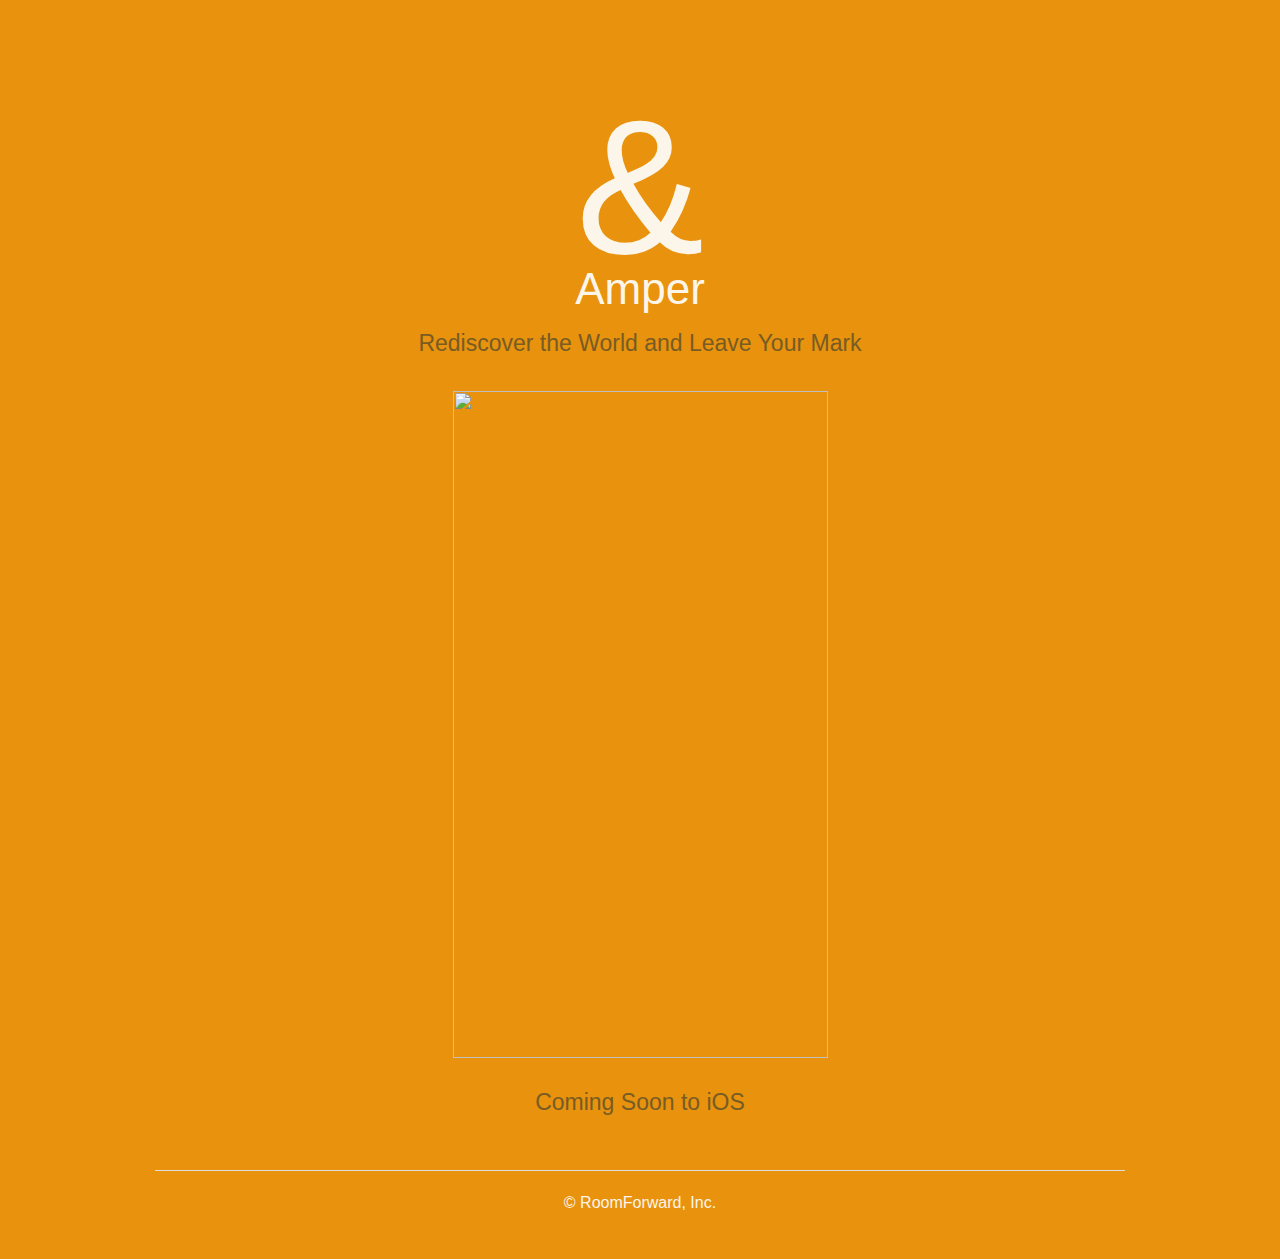
==== index.html @ 6b9d3a81 "init" ====
<!doctype html>
<html>
<head>
	<meta charset="utf-8">
	<meta http-equiv="X-UA-Compatible" content="IE=edge,chrome=1">
	<meta name="viewport" content="width=device-width, initial-scale=1">
	<link rel="shortcut icon" href="/static/images/favicon.ico">

	<link rel="stylesheet" href="/static/css/foundation.min.css" />
	<script src="/static/js/vendor/modernizr.js"></script>
	<link rel="stylesheet" href="/static/css/style.css">

	
	<title>Default</title>
	

</head>
<body>
	
 
<div class='row'>
    <div class="columns small-12 medium-8 medium-centered text-center" id='splash'>
        <span id='amper-logo'>&</span>
        <h1 id='amper-name'>Amper</h1>
        <h4 class='tagline'>Rediscover the World and Leave Your Mark</h1>
        <br>
        <img id='screenshot' src="/static/images/amper.png">
        <br><br>
        <h4 class='tagline'>Coming Soon to iOS</h4>
        <br>
    </div>
</div>
<div class="row">
    <div class="columns small-12 text-center">
        <hr>
        <p>&copy RoomForward, Inc.</p>
        <br>
    </div>
</div>



<!-- <div class="row">
    <div class="columns small-12 medium-8 medium-centered text-center">
        <h1>About the Team</h1>
    </div>
    <div class="columns small-12 medium-6 text-center">
        <h2>Jasper Cheng</h2>
        <h3 class="subheader">CEO</h3>
        <img src="/static/images/jasper.jpg">
    </div>
    <div class="columns small-12 medium-6 text-center">
        <h2>Donny Reynolds</h2>
        <h3 class="subheader">CTO</h3>
        <img src="/static/images/donny.jpg">
    </div>
</div> -->



	
	<script src="//ajax.googleapis.com/ajax/libs/jquery/2.1.1/jquery.min.js"></script>
	<script src="/static/js/foundation.min.js"></script>
	<script src="/static/js/main.js"></script>
	<script>
	$(document).foundation();
	</script>
	
</body>
</html>
---- static/css/style.css ----
body {
  background-color: #E8920E;
  color: #FCF6EA; }
  body h1, body h2, body h3, body h4 {
    color: #FCF6EA; }
    body h1 .subheader, body h2 .subheader, body h3 .subheader, body h4 .subheader {
      color: #775C24; }

#splash {
  margin-top: 120px; }
  #splash #amper-logo {
    font-size: 1200%;
    display: block;
    font-family: 'Arial';
    line-height: 70%; }
  #splash .tagline {
    color: #775C24; }
  #splash #screenshot {
    height: 667px;
    width: 375px; }

/*# sourceMappingURL=style.css.map */
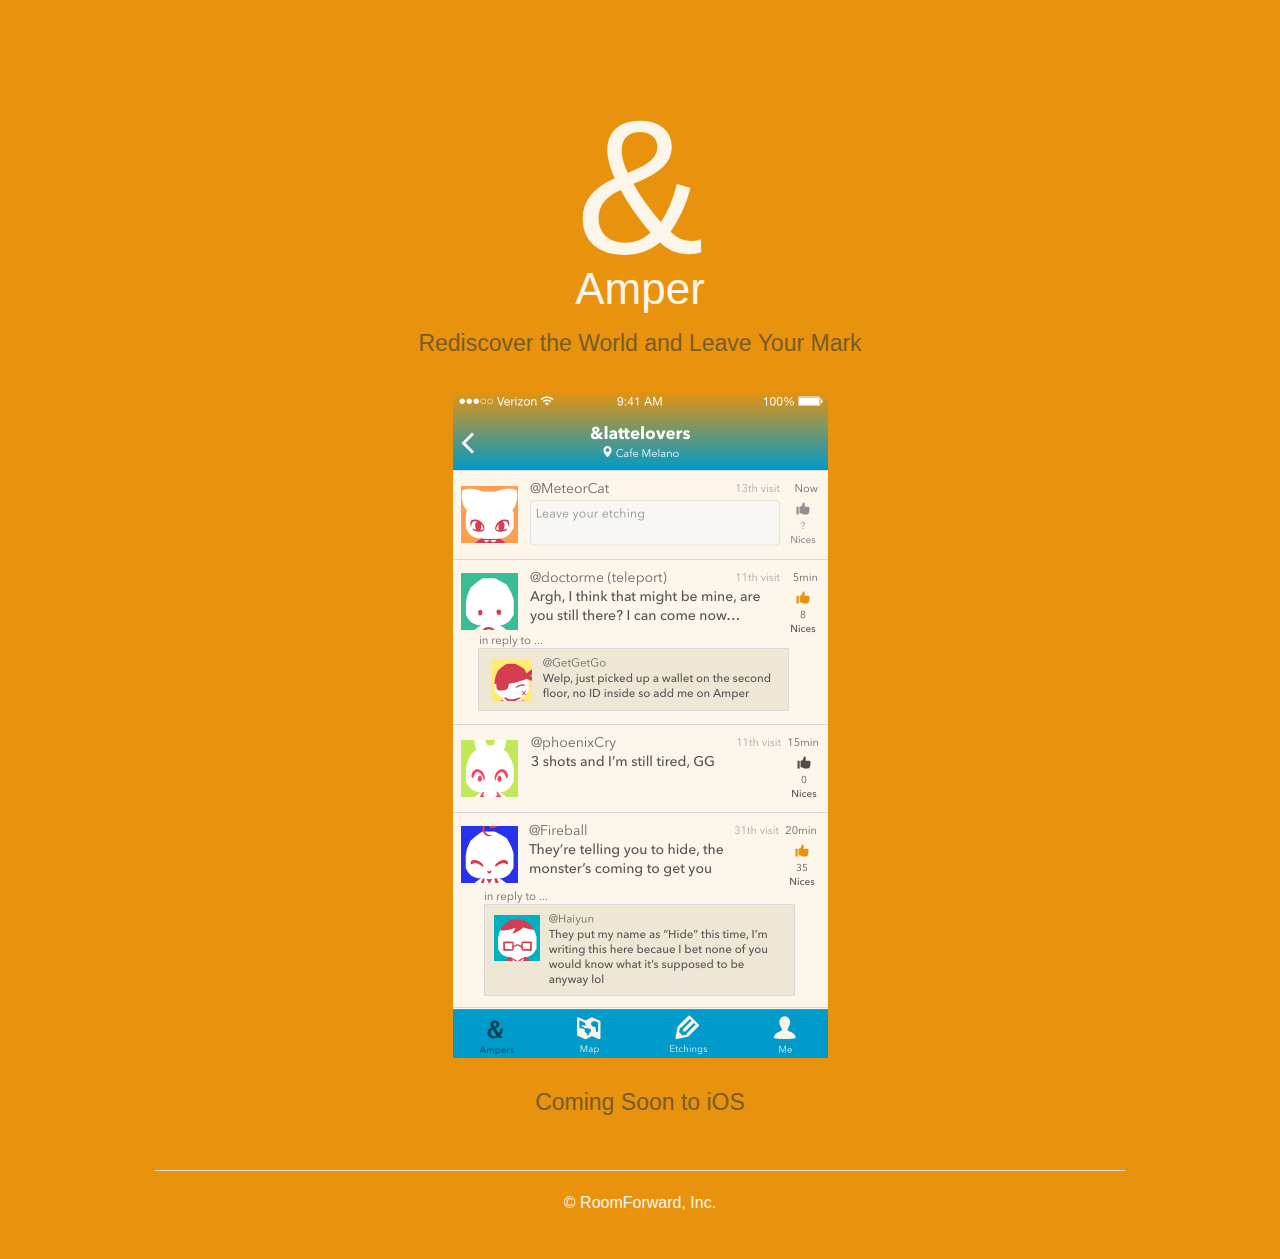
==== commit cfe0d628: "Update index.html" ====
--- a/index.html
+++ b/index.html
@@ -24,7 +24,7 @@
         <h1 id='amper-name'>Amper</h1>
         <h4 class='tagline'>Rediscover the World and Leave Your Mark</h1>
         <br>
-        <img id='screenshot' src="/static/images/amper.png">
+        <img id='screenshot' src="/static/images/amper.PNG">
         <br><br>
         <h4 class='tagline'>Coming Soon to iOS</h4>
         <br>
